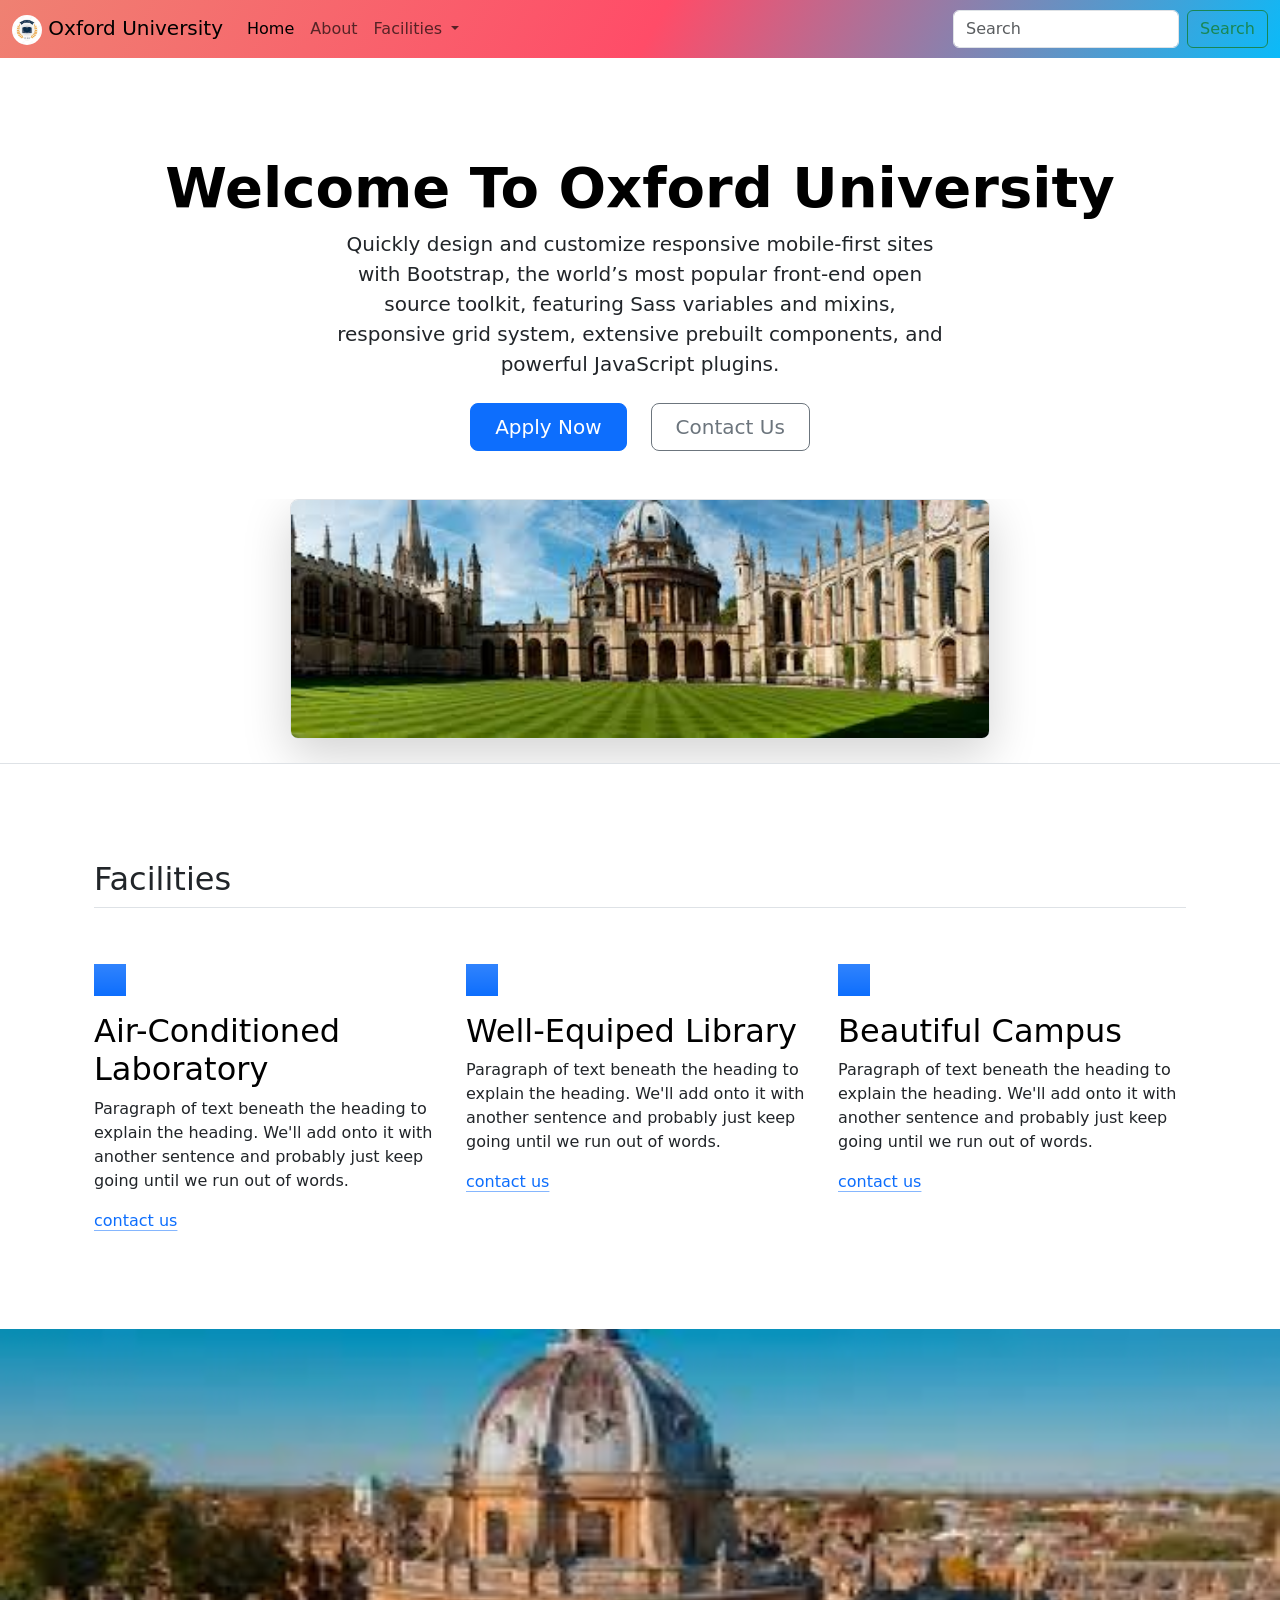
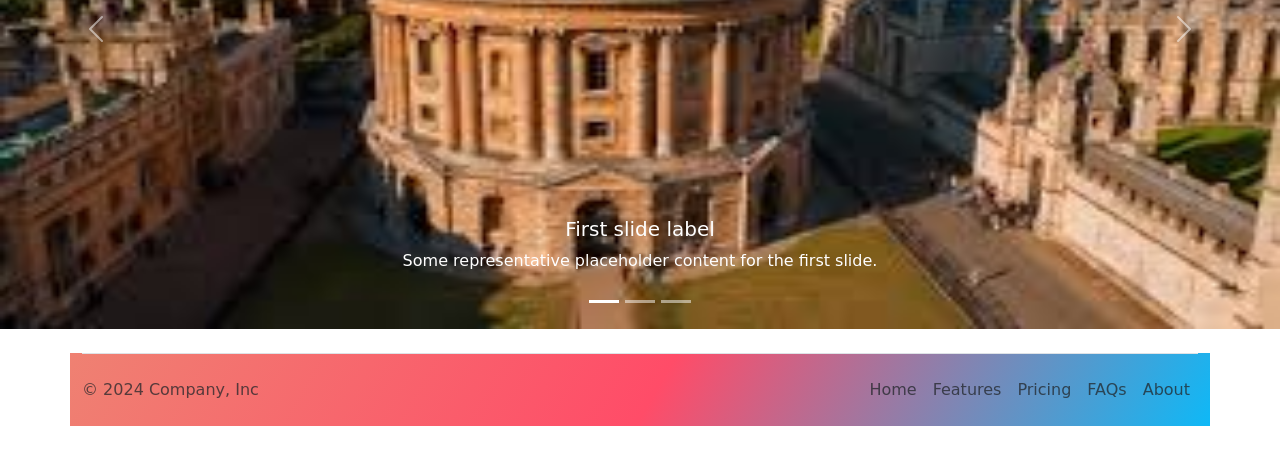
==== index.html @ 8c1f0e32 "coding" ====
<!DOCTYPE html>
<html lang="en">
<head>
    <meta charset="UTF-8">
    <meta name="viewport" content="width=device-width, initial-scale=1.0">
    <title>College Site</title>
    <link rel="stylesheet" href="style.css">
    <link href="https://cdn.jsdelivr.net/npm/bootstrap@5.3.3/dist/css/bootstrap.min.css" rel="stylesheet" integrity="sha384-QWTKZyjpPEjISv5WaRU9OFeRpok6YctnYmDr5pNlyT2bRjXh0JMhjY6hW+ALEwIH" crossorigin="anonymous">
    <style>
        .navbar{

            background: linear-gradient(300deg, #00bfff, #ff4c68, #ef8172);
            background-size: 100% 180%;
            animation: gradient-animation 2s infinite;
      }
      #logo{
        border-radius: 50%;
      }

      #footer{
        background: linear-gradient(300deg, #00bfff, #ff4c68, #ef8172);
        background-size: 100% 180%;
      }
    </style>
</head>
<body>
    <nav class="navbar navbar-expand-lg bg-body-tertiary">
        <div class="container-fluid">
          <a class="navbar-brand" href="#"><img id="logo" src="./images.jpg" alt="moveit brand icon" height="30"> Oxford University</a>
          
          <button class="navbar-toggler" type="button" data-bs-toggle="collapse" data-bs-target="#navbarSupportedContent" aria-controls="navbarSupportedContent" aria-expanded="false" aria-label="Toggle navigation">
            <span class="navbar-toggler-icon"></span>
          </button>
          <div class="collapse navbar-collapse" id="navbarSupportedContent">
            <ul class="navbar-nav me-auto mb-2 mb-lg-0">
              <li class="nav-item">
                <a class="nav-link active" aria-current="page" href="#">Home</a>
              </li>
              <li class="nav-item">
                <a class="nav-link" href="./index2.html">About</a>
              </li>
              <li class="nav-item dropdown">
                <a class="nav-link dropdown-toggle" href="#" role="button" data-bs-toggle="dropdown" aria-expanded="false">
                  Facilities
                </a>
                <ul class="dropdown-menu">
                  <li><a class="dropdown-item" href="#">Air Conditioned Laboratory</a></li>
                  <li><a class="dropdown-item" href="#">Well Equiped library </a></li>
                  <li><hr class="dropdown-divider"></li>
                  <li><a class="dropdown-item" href="#">Beautiful Campus</a></li>
                </ul>
              </li>
              <li class="nav-item">
                
              </li>
            </ul>
            <form class="d-flex" role="search">
              <input class="form-control me-2" type="search" placeholder="Search" aria-label="Search">
              <button class="btn btn-outline-success" type="submit">Search</button>
            </form>
          </div>
        </div>
      </nav>


      <div class="px-4 pt-5 my-5 text-center border-bottom">
        <h1 class="display-4 fw-bold text-body-emphasis">Welcome To Oxford University</h1>
        <div class="col-lg-6 mx-auto">
          <p class="lead mb-4">Quickly design and customize responsive mobile-first sites with Bootstrap, the world’s most popular front-end open source toolkit, featuring Sass variables and mixins, responsive grid system, extensive prebuilt components, and powerful JavaScript plugins.</p>
          <div class="d-grid gap-2 d-sm-flex justify-content-sm-center mb-5">
            <button type="button" class="btn btn-primary btn-lg px-4 me-sm-3">Apply Now</button>
            <button type="button" class="btn btn-outline-secondary btn-lg px-4">Contact Us</button>
          </div>
        </div>
        <div class="overflow-hidden" style="max-height: 30vh;">
          <div class="container px-5">
            <img src="images (1).jpg" class="img-fluid border rounded-3 shadow-lg mb-4" alt="Example image" width="700" height="500" loading="lazy">
          </div>
        </div>
      </div>


      <div class="container px-4 py-5" id="featured-3">
        <h2 class="pb-2 border-bottom">Facilities</h2>
        <div class="row g-4 py-5 row-cols-1 row-cols-lg-3">
          <div class="feature col">
            <div class="feature-icon d-inline-flex align-items-center justify-content-center text-bg-primary bg-gradient fs-2 mb-3">
              <svg class="bi" width="1em" height="1em"><use xlink:href="#collection"></use></svg>
            </div>
            <h3 class="fs-2 text-body-emphasis">Air-Conditioned Laboratory</h3>
            <p>Paragraph of text beneath the heading to explain the heading. We'll add onto it with another sentence and probably just keep going until we run out of words.</p>
            <a href="#" class="icon-link">
              contact us
              <svg class="bi"><use xlink:href="#chevron-right"></use></svg>
            </a>
          </div>
          <div class="feature col">
            <div class="feature-icon d-inline-flex align-items-center justify-content-center text-bg-primary bg-gradient fs-2 mb-3">
              <svg class="bi" width="1em" height="1em"><use xlink:href="#people-circle"></use></svg>
            </div>
            <h3 class="fs-2 text-body-emphasis">Well-Equiped Library</h3>
            <p>Paragraph of text beneath the heading to explain the heading. We'll add onto it with another sentence and probably just keep going until we run out of words.</p>
            <a href="#" class="icon-link">
              contact us
              <svg class="bi"><use xlink:href="#chevron-right"></use></svg>
            </a>
          </div>
          <div class="feature col">
            <div class="feature-icon d-inline-flex align-items-center justify-content-center text-bg-primary bg-gradient fs-2 mb-3">
              <svg class="bi" width="1em" height="1em"><use xlink:href="#toggles2"></use></svg>
            </div>
            <h3 class="fs-2 text-body-emphasis">Beautiful Campus</h3>
            <p>Paragraph of text beneath the heading to explain the heading. We'll add onto it with another sentence and probably just keep going until we run out of words.</p>
            <a href="#" class="icon-link">
              contact us
              <svg class="bi"><use xlink:href="#chevron-right"></use></svg>
            </a>
          </div>
        </div>
      </div>

    <section>
      <div id="carouselExampleCaptions" class="carousel slide">
        <div class="carousel-indicators">
          <button type="button" data-bs-target="#carouselExampleCaptions" data-bs-slide-to="0" class="active" aria-current="true" aria-label="Slide 1"></button>
          <button type="button" data-bs-target="#carouselExampleCaptions" data-bs-slide-to="1" aria-label="Slide 2"></button>
          <button type="button" data-bs-target="#carouselExampleCaptions" data-bs-slide-to="2" aria-label="Slide 3"></button>
        </div>
        <div class="carousel-inner">
          <div class="carousel-item active">
            <img src="images (2).jpg" height="600px" width="700px" class="d-block w-100" alt="oxferd">
            <div class="carousel-caption d-none d-md-block">
              <h5>First slide label</h5>
              <p>Some representative placeholder content for the first slide.</p>
            </div>
          </div>
          <div class="carousel-item">
            <img src="download (1).jpg" height="600px" width="1000px" class="d-block w-100" alt="oxferd">
            <div class="carousel-caption d-none d-md-block">
              <h5>Second slide label</h5>
              <p>Some representative placeholder content for the second slide.</p>
            </div>
          </div>
          <div class="carousel-item">
            <img src="download.jpg" height="600px" width="1000px" class="d-block w-100" alt="oxferd">
            <div class="carousel-caption d-none d-md-block">
              <h5>Third slide label</h5>
              <p>Some representative placeholder content for the third slide.</p>
            </div>
          </div>
        </div>
        <button class="carousel-control-prev" type="button" data-bs-target="#carouselExampleCaptions" data-bs-slide="prev">
          <span class="carousel-control-prev-icon" aria-hidden="true"></span>
          <span class="visually-hidden">Previous</span>
        </button>
        <button class="carousel-control-next" type="button" data-bs-target="#carouselExampleCaptions" data-bs-slide="next">
          <span class="carousel-control-next-icon" aria-hidden="true"></span>
          <span class="visually-hidden">Next</span>
        </button>
      </div>
    </section>



    <div class="container" id="footer">
      <footer class="d-flex flex-wrap justify-content-between align-items-center py-3 my-4 border-top">
        <p class="col-md-4 mb-0 text-body-secondary">© 2024 Company, Inc</p>
    
        <a href="/" class="col-md-4 d-flex align-items-center justify-content-center mb-3 mb-md-0 me-md-auto link-body-emphasis text-decoration-none">
          <svg class="bi me-2" width="40" height="32"><use xlink:href="#bootstrap"></use></svg>
        </a>
    
        <ul class="nav col-md-4 justify-content-end">
          <li class="nav-item"><a href="#" class="nav-link px-2 text-body-secondary">Home</a></li>
          <li class="nav-item"><a href="#" class="nav-link px-2 text-body-secondary">Features</a></li>
          <li class="nav-item"><a href="#" class="nav-link px-2 text-body-secondary">Pricing</a></li>
          <li class="nav-item"><a href="#" class="nav-link px-2 text-body-secondary">FAQs</a></li>
          <li class="nav-item"><a href="#" class="nav-link px-2 text-body-secondary">About</a></li>
        </ul>
      </footer>
    </div>

      <script src="https://cdn.jsdelivr.net/npm/bootstrap@5.3.3/dist/js/bootstrap.bundle.min.js" integrity="sha384-YvpcrYf0tY3lHB60NNkmXc5s9fDVZLESaAA55NDzOxhy9GkcIdslK1eN7N6jIeHz" crossorigin="anonymous"></script>
    </body>
</html>
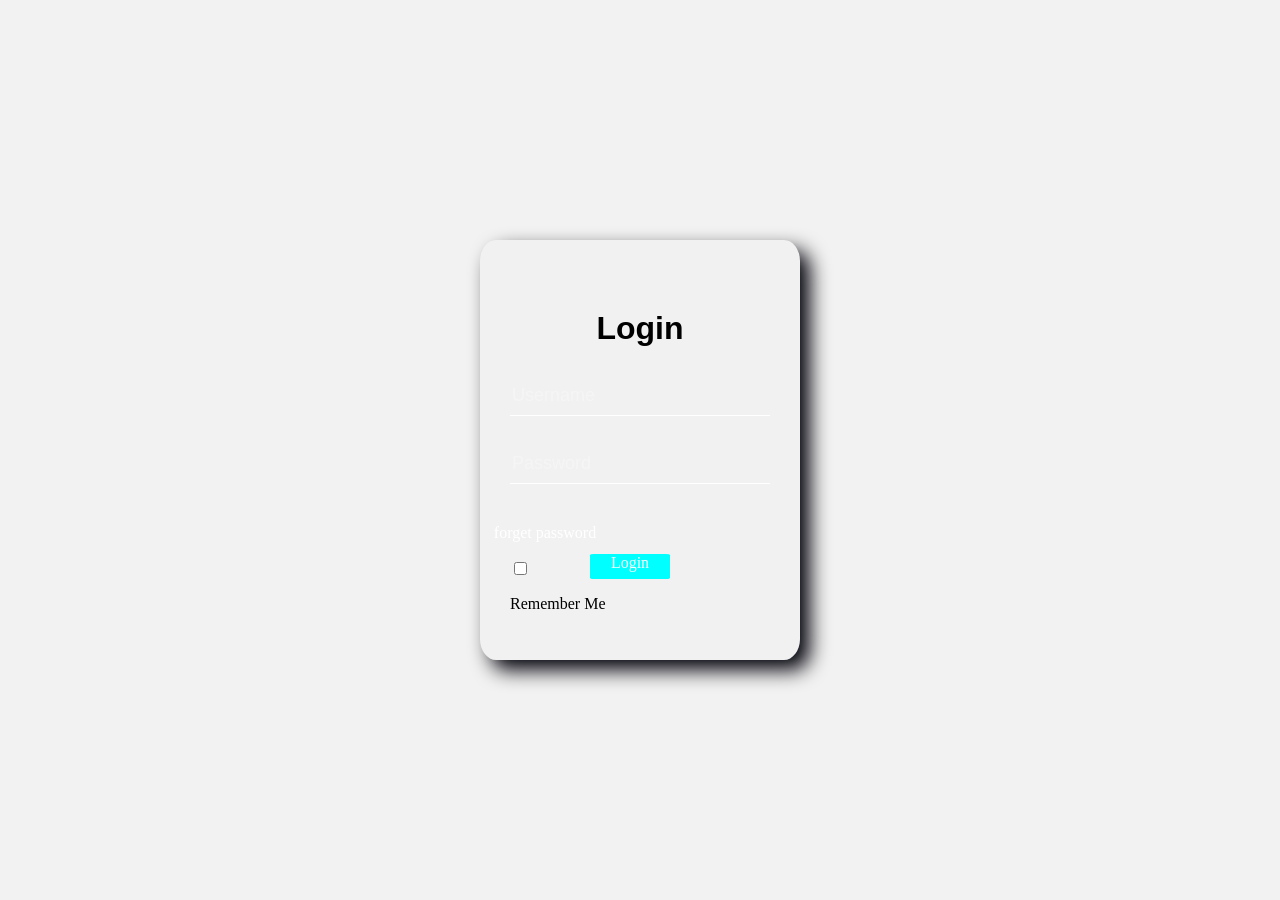
==== commit 7f1a149e: "Add files via upload" ====
--- a/index.html
+++ b/index.html
@@ -1,185 +1,23 @@
-<!DOCTYPE html>
-<html lang="en">
-<head>
-    <meta charset="UTF-8">
-    <meta name="viewport" content="width=device-width, initial-scale=1.0">
-    <title>College Site</title>
-    <link rel="stylesheet" href="style.css">
-    <link href="https://cdn.jsdelivr.net/npm/bootstrap@5.3.3/dist/css/bootstrap.min.css" rel="stylesheet" integrity="sha384-QWTKZyjpPEjISv5WaRU9OFeRpok6YctnYmDr5pNlyT2bRjXh0JMhjY6hW+ALEwIH" crossorigin="anonymous">
-    <style>
-        .navbar{
-
-            background: linear-gradient(300deg, #00bfff, #ff4c68, #ef8172);
-            background-size: 100% 180%;
-            animation: gradient-animation 2s infinite;
-      }
-      #logo{
-        border-radius: 50%;
-      }
-
-      #footer{
-        background: linear-gradient(300deg, #00bfff, #ff4c68, #ef8172);
-        background-size: 100% 180%;
-      }
-    </style>
-</head>
-<body>
-    <nav class="navbar navbar-expand-lg bg-body-tertiary">
-        <div class="container-fluid">
-          <a class="navbar-brand" href="#"><img id="logo" src="./images.jpg" alt="moveit brand icon" height="30"> Oxford University</a>
-          
-          <button class="navbar-toggler" type="button" data-bs-toggle="collapse" data-bs-target="#navbarSupportedContent" aria-controls="navbarSupportedContent" aria-expanded="false" aria-label="Toggle navigation">
-            <span class="navbar-toggler-icon"></span>
-          </button>
-          <div class="collapse navbar-collapse" id="navbarSupportedContent">
-            <ul class="navbar-nav me-auto mb-2 mb-lg-0">
-              <li class="nav-item">
-                <a class="nav-link active" aria-current="page" href="#">Home</a>
-              </li>
-              <li class="nav-item">
-                <a class="nav-link" href="./index2.html">About</a>
-              </li>
-              <li class="nav-item dropdown">
-                <a class="nav-link dropdown-toggle" href="#" role="button" data-bs-toggle="dropdown" aria-expanded="false">
-                  Facilities
-                </a>
-                <ul class="dropdown-menu">
-                  <li><a class="dropdown-item" href="#">Air Conditioned Laboratory</a></li>
-                  <li><a class="dropdown-item" href="#">Well Equiped library </a></li>
-                  <li><hr class="dropdown-divider"></li>
-                  <li><a class="dropdown-item" href="#">Beautiful Campus</a></li>
-                </ul>
-              </li>
-              <li class="nav-item">
-                
-              </li>
-            </ul>
-            <form class="d-flex" role="search">
-              <input class="form-control me-2" type="search" placeholder="Search" aria-label="Search">
-              <button class="btn btn-outline-success" type="submit">Search</button>
-            </form>
-          </div>
-        </div>
-      </nav>
-
-
-      <div class="px-4 pt-5 my-5 text-center border-bottom">
-        <h1 class="display-4 fw-bold text-body-emphasis">Welcome To Oxford University</h1>
-        <div class="col-lg-6 mx-auto">
-          <p class="lead mb-4">Quickly design and customize responsive mobile-first sites with Bootstrap, the world’s most popular front-end open source toolkit, featuring Sass variables and mixins, responsive grid system, extensive prebuilt components, and powerful JavaScript plugins.</p>
-          <div class="d-grid gap-2 d-sm-flex justify-content-sm-center mb-5">
-            <button type="button" class="btn btn-primary btn-lg px-4 me-sm-3">Apply Now</button>
-            <button type="button" class="btn btn-outline-secondary btn-lg px-4">Contact Us</button>
-          </div>
-        </div>
-        <div class="overflow-hidden" style="max-height: 30vh;">
-          <div class="container px-5">
-            <img src="images (1).jpg" class="img-fluid border rounded-3 shadow-lg mb-4" alt="Example image" width="700" height="500" loading="lazy">
-          </div>
-        </div>
-      </div>
-
-
-      <div class="container px-4 py-5" id="featured-3">
-        <h2 class="pb-2 border-bottom">Facilities</h2>
-        <div class="row g-4 py-5 row-cols-1 row-cols-lg-3">
-          <div class="feature col">
-            <div class="feature-icon d-inline-flex align-items-center justify-content-center text-bg-primary bg-gradient fs-2 mb-3">
-              <svg class="bi" width="1em" height="1em"><use xlink:href="#collection"></use></svg>
-            </div>
-            <h3 class="fs-2 text-body-emphasis">Air-Conditioned Laboratory</h3>
-            <p>Paragraph of text beneath the heading to explain the heading. We'll add onto it with another sentence and probably just keep going until we run out of words.</p>
-            <a href="#" class="icon-link">
-              contact us
-              <svg class="bi"><use xlink:href="#chevron-right"></use></svg>
-            </a>
-          </div>
-          <div class="feature col">
-            <div class="feature-icon d-inline-flex align-items-center justify-content-center text-bg-primary bg-gradient fs-2 mb-3">
-              <svg class="bi" width="1em" height="1em"><use xlink:href="#people-circle"></use></svg>
-            </div>
-            <h3 class="fs-2 text-body-emphasis">Well-Equiped Library</h3>
-            <p>Paragraph of text beneath the heading to explain the heading. We'll add onto it with another sentence and probably just keep going until we run out of words.</p>
-            <a href="#" class="icon-link">
-              contact us
-              <svg class="bi"><use xlink:href="#chevron-right"></use></svg>
-            </a>
-          </div>
-          <div class="feature col">
-            <div class="feature-icon d-inline-flex align-items-center justify-content-center text-bg-primary bg-gradient fs-2 mb-3">
-              <svg class="bi" width="1em" height="1em"><use xlink:href="#toggles2"></use></svg>
-            </div>
-            <h3 class="fs-2 text-body-emphasis">Beautiful Campus</h3>
-            <p>Paragraph of text beneath the heading to explain the heading. We'll add onto it with another sentence and probably just keep going until we run out of words.</p>
-            <a href="#" class="icon-link">
-              contact us
-              <svg class="bi"><use xlink:href="#chevron-right"></use></svg>
-            </a>
-          </div>
-        </div>
-      </div>
-
-    <section>
-      <div id="carouselExampleCaptions" class="carousel slide">
-        <div class="carousel-indicators">
-          <button type="button" data-bs-target="#carouselExampleCaptions" data-bs-slide-to="0" class="active" aria-current="true" aria-label="Slide 1"></button>
-          <button type="button" data-bs-target="#carouselExampleCaptions" data-bs-slide-to="1" aria-label="Slide 2"></button>
-          <button type="button" data-bs-target="#carouselExampleCaptions" data-bs-slide-to="2" aria-label="Slide 3"></button>
-        </div>
-        <div class="carousel-inner">
-          <div class="carousel-item active">
-            <img src="images (2).jpg" height="600px" width="700px" class="d-block w-100" alt="oxferd">
-            <div class="carousel-caption d-none d-md-block">
-              <h5>First slide label</h5>
-              <p>Some representative placeholder content for the first slide.</p>
-            </div>
-          </div>
-          <div class="carousel-item">
-            <img src="download (1).jpg" height="600px" width="1000px" class="d-block w-100" alt="oxferd">
-            <div class="carousel-caption d-none d-md-block">
-              <h5>Second slide label</h5>
-              <p>Some representative placeholder content for the second slide.</p>
-            </div>
-          </div>
-          <div class="carousel-item">
-            <img src="download.jpg" height="600px" width="1000px" class="d-block w-100" alt="oxferd">
-            <div class="carousel-caption d-none d-md-block">
-              <h5>Third slide label</h5>
-              <p>Some representative placeholder content for the third slide.</p>
-            </div>
-          </div>
-        </div>
-        <button class="carousel-control-prev" type="button" data-bs-target="#carouselExampleCaptions" data-bs-slide="prev">
-          <span class="carousel-control-prev-icon" aria-hidden="true"></span>
-          <span class="visually-hidden">Previous</span>
-        </button>
-        <button class="carousel-control-next" type="button" data-bs-target="#carouselExampleCaptions" data-bs-slide="next">
-          <span class="carousel-control-next-icon" aria-hidden="true"></span>
-          <span class="visually-hidden">Next</span>
-        </button>
-      </div>
-    </section>
-
-
-
-    <div class="container" id="footer">
-      <footer class="d-flex flex-wrap justify-content-between align-items-center py-3 my-4 border-top">
-        <p class="col-md-4 mb-0 text-body-secondary">© 2024 Company, Inc</p>
-    
-        <a href="/" class="col-md-4 d-flex align-items-center justify-content-center mb-3 mb-md-0 me-md-auto link-body-emphasis text-decoration-none">
-          <svg class="bi me-2" width="40" height="32"><use xlink:href="#bootstrap"></use></svg>
-        </a>
-    
-        <ul class="nav col-md-4 justify-content-end">
-          <li class="nav-item"><a href="#" class="nav-link px-2 text-body-secondary">Home</a></li>
-          <li class="nav-item"><a href="#" class="nav-link px-2 text-body-secondary">Features</a></li>
-          <li class="nav-item"><a href="#" class="nav-link px-2 text-body-secondary">Pricing</a></li>
-          <li class="nav-item"><a href="#" class="nav-link px-2 text-body-secondary">FAQs</a></li>
-          <li class="nav-item"><a href="#" class="nav-link px-2 text-body-secondary">About</a></li>
-        </ul>
-      </footer>
-    </div>
-
-      <script src="https://cdn.jsdelivr.net/npm/bootstrap@5.3.3/dist/js/bootstrap.bundle.min.js" integrity="sha384-YvpcrYf0tY3lHB60NNkmXc5s9fDVZLESaAA55NDzOxhy9GkcIdslK1eN7N6jIeHz" crossorigin="anonymous"></script>
-    </body>
+<!DOCTYPE html>
+<html>
+<head>
+    <link rel="stylesheet" type="text/css" href="styles.css">
+</head>
+<body>
+    <div class="login-box">
+        <h1>Login</h1>
+        <form action="#">
+            <div class="textbox">
+                <input type="text" placeholder="Username" required>
+            </div>
+            <div class="textbox">
+                <input class="password" type="password" placeholder="Password" required>
+            </div>
+            <div class="submit"><a id="submit" href="gamimg.html">Login</a></div>
+            <a class="forget" href="index.html">forget password</a>
+            <label><input id="checkbox" type="checkbox"></label>
+            <p class="remember">Remember Me</p>
+        </form>
+    </div>
+</body>
 </html>
--- a/styles.css
+++ b/styles.css
@@ -0,0 +1,124 @@
+body{
+    background-color: #f2f2f2;
+    background-image: url(game.jpg);
+    background-size: 100% 100%;
+    background-repeat: no-repeat;
+    background-attachment: fixed;
+
+}
+
+.login-box{
+    width: 320px;
+    height: 420px;
+    background: white;
+    color: black;
+    top: 50%;
+    left: 50%;
+    position: absolute;
+    transform: translate(-50%, -50%);
+    box-sizing: border-box;
+    padding: 70px 30px;
+    background-color: rgba(223, 143, 143, 0.01);
+    border-radius: 5%;
+    box-shadow: 10px 10px 20px rgba(0,1,10,10);
+}
+
+.login-box h1{
+    margin: 0;
+    padding: 0 0 20px;
+    color: black;
+    text-align: center;
+    font-weight: bolder;
+    font-family: arial,sans-serif;
+}
+
+.textbox{
+    width: 100%;
+    overflow: hidden;
+    font-size: 20px;
+    padding: 8px 0;
+    margin: 8px 0;
+    border-bottom: 1px solid white;
+    text-align: center;
+}
+
+.textbox:hover{
+    border-bottom: 1px dotted white;
+}
+
+.password{
+    margin-top: 20px;
+}
+
+.textbox input{
+    border: none;
+    outline: none;
+    background: none;
+    color: white;
+    font-size: 18px;
+    width: 100%;
+}
+
+.textbox input::placeholder{
+    padding: 8px 0;
+    color: whitesmoke;
+    font-size: 18px;
+}
+
+
+.login-box a{
+    text-decoration: none;
+    font-size: 16px;
+    color: #333;
+    margin: 15px 0;
+    text-align: center;
+    display: block;
+}
+
+.login-box a:hover{
+    color: #666;
+}
+
+.submit #submit{
+    margin-top: 70px;
+    margin-left: 80px;
+    text-align: center;
+}
+
+#submit{
+    background-color: aqua;
+    height: 25px;
+    width: 80px;
+    border-radius: 5%;
+    text-align: center;
+    font-family: "poppins";
+    color: white;
+}
+
+#submit:hover{
+    background-color: rgba(100, 100, 100,0.1);
+}
+
+.login-box .forget{
+    margin-top: -70px;
+    margin-left: -40px;
+    color: white;
+} 
+
+.forget{
+    width: 150px;
+    height: 20px;
+}
+
+.forget:hover{
+    color: black;
+}
+
+
+
+.forgot{
+    margin-top: -71px;
+    margin-left: 200px;
+
+}
+
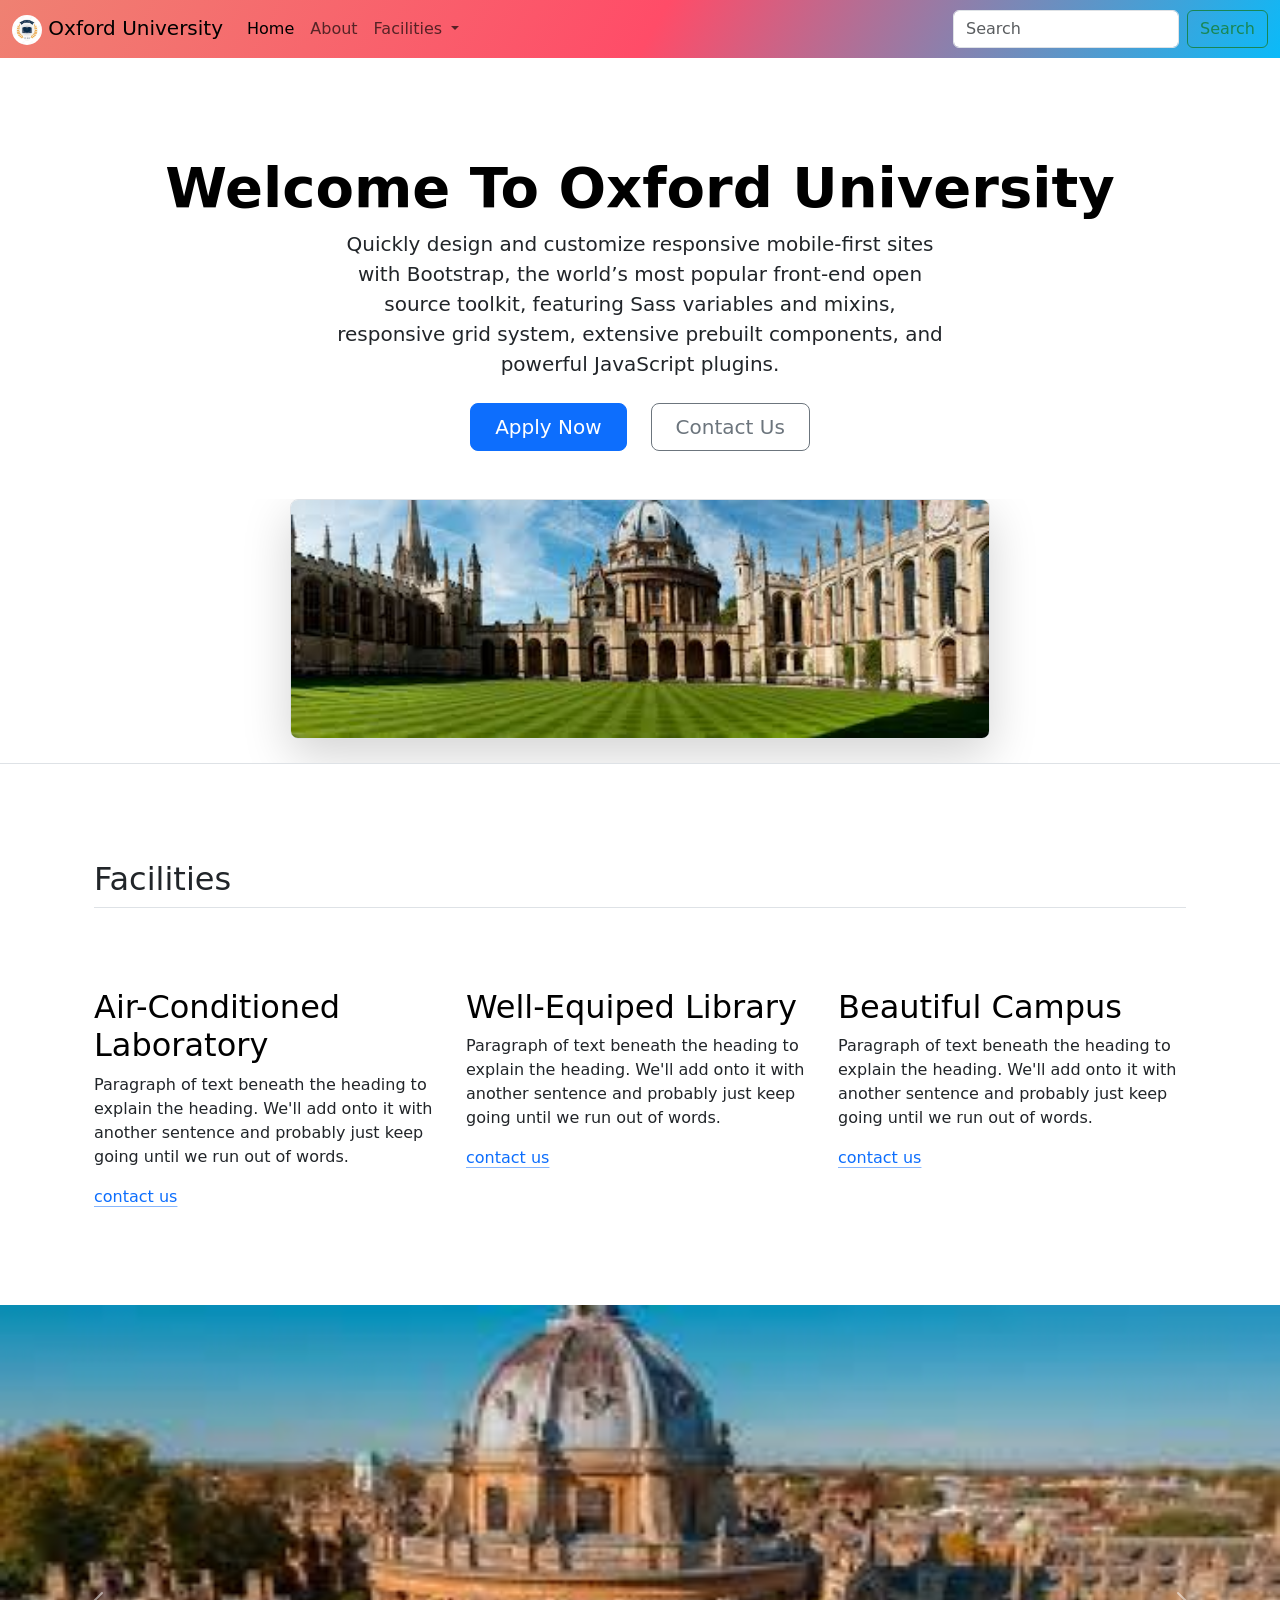
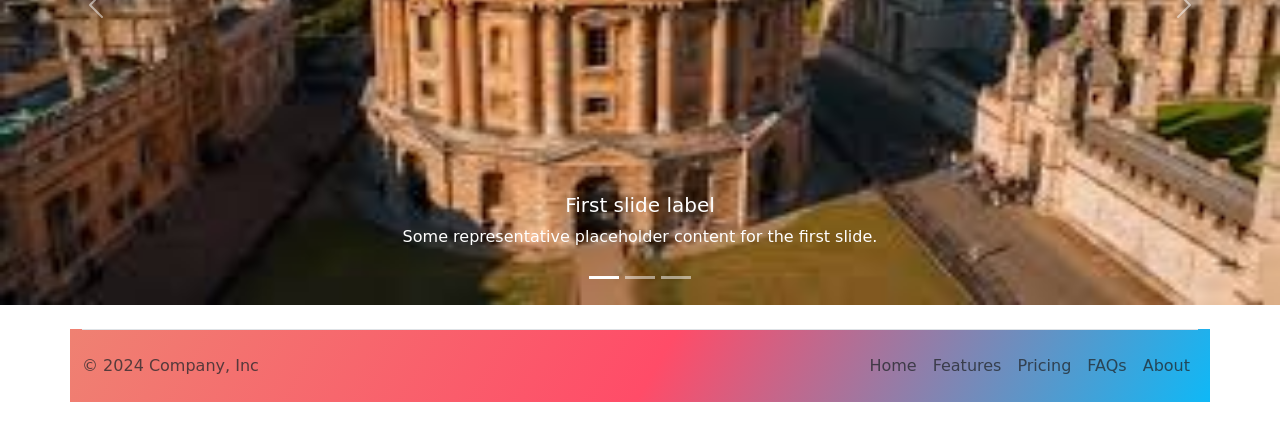
==== commit b35e5549: "Update index.html" ====
--- a/index.html
+++ b/index.html
@@ -1,23 +1,185 @@
 <!DOCTYPE html>
-<html>
+<html lang="en">
 <head>
-    <link rel="stylesheet" type="text/css" href="styles.css">
+    <meta charset="UTF-8">
+    <meta name="viewport" content="width=device-width, initial-scale=1.0">
+    <title>College Site</title>
+    <link rel="stylesheet" href="style.css">
+    <link href="https://cdn.jsdelivr.net/npm/bootstrap@5.3.3/dist/css/bootstrap.min.css" rel="stylesheet" integrity="sha384-QWTKZyjpPEjISv5WaRU9OFeRpok6YctnYmDr5pNlyT2bRjXh0JMhjY6hW+ALEwIH" crossorigin="anonymous">
+    <style>
+        .navbar{
+
+            background: linear-gradient(300deg, #00bfff, #ff4c68, #ef8172);
+            background-size: 100% 180%;
+            animation: gradient-animation 2s infinite;
+      }
+      #logo{
+        border-radius: 50%;
+      }
+
+      #footer{
+        background: linear-gradient(300deg, #00bfff, #ff4c68, #ef8172);
+        background-size: 100% 180%;
+      }
+    </style>
 </head>
 <body>
-    <div class="login-box">
-        <h1>Login</h1>
-        <form action="#">
-            <div class="textbox">
-                <input type="text" placeholder="Username" required>
+    <nav class="navbar navbar-expand-lg bg-body-tertiary">
+        <div class="container-fluid">
+          <a class="navbar-brand" href="#"><img id="logo" src="./images.jpg" alt="moveit brand icon" height="30"> Oxford University</a>
+          
+          <button class="navbar-toggler" type="button" data-bs-toggle="collapse" data-bs-target="#navbarSupportedContent" aria-controls="navbarSupportedContent" aria-expanded="false" aria-label="Toggle navigation">
+            <span class="navbar-toggler-icon"></span>
+          </button>
+          <div class="collapse navbar-collapse" id="navbarSupportedContent">
+            <ul class="navbar-nav me-auto mb-2 mb-lg-0">
+              <li class="nav-item">
+                <a class="nav-link active" aria-current="page" href="#">Home</a>
+              </li>
+              <li class="nav-item">
+                <a class="nav-link" href="./index2.html">About</a>
+              </li>
+              <li class="nav-item dropdown">
+                <a class="nav-link dropdown-toggle" href="#" role="button" data-bs-toggle="dropdown" aria-expanded="false">
+                  Facilities
+                </a>
+                <ul class="dropdown-menu">
+                  <li><a class="dropdown-item" href="#">Air Conditioned Laboratory</a></li>
+                  <li><a class="dropdown-item" href="#">Well Equiped library </a></li>
+                  <li><hr class="dropdown-divider"></li>
+                  <li><a class="dropdown-item" href="#">Beautiful Campus</a></li>
+                </ul>
+              </li>
+              <li class="nav-item">
+                
+              </li>
+            </ul>
+            <form class="d-flex" role="search">
+              <input class="form-control me-2" type="search" placeholder="Search" aria-label="Search">
+              <button class="btn btn-outline-success" type="submit">Search</button>
+            </form>
+          </div>
+        </div>
+      </nav>
+
+
+      <div class="px-4 pt-5 my-5 text-center border-bottom">
+        <h1 class="display-4 fw-bold text-body-emphasis">Welcome To Oxford University</h1>
+        <div class="col-lg-6 mx-auto">
+          <p class="lead mb-4">Quickly design and customize responsive mobile-first sites with Bootstrap, the world’s most popular front-end open source toolkit, featuring Sass variables and mixins, responsive grid system, extensive prebuilt components, and powerful JavaScript plugins.</p>
+          <div class="d-grid gap-2 d-sm-flex justify-content-sm-center mb-5">
+            <button type="button" onclick="location.href='about.html'" class="btn btn-primary btn-lg px-4 me-sm-3">Apply Now</button>
+            <button type="button" class="btn btn-outline-secondary btn-lg px-4">Contact Us</button>
+          </div>
+        </div>
+        <div class="overflow-hidden" style="max-height: 30vh;">
+          <div class="container px-5">
+            <img src="images (1).jpg" class="img-fluid border rounded-3 shadow-lg mb-4" alt="Example image" width="700" height="500" loading="lazy">
+          </div>
+        </div>
+      </div>
+
+
+      <div class="container px-4 py-5" id="featured-3">
+        <h2 class="pb-2 border-bottom">Facilities</h2>
+        <div class="row g-4 py-5 row-cols-1 row-cols-lg-3">
+          <div class="feature col">
+            <div class="feature-icon d-inline-flex align-items-center justify-content-center text-bg-primary bg-gradient fs-2 mb-3">
+              
             </div>
-            <div class="textbox">
-                <input class="password" type="password" placeholder="Password" required>
+            <h3 class="fs-2 text-body-emphasis">Air-Conditioned Laboratory</h3>
+            <p>Paragraph of text beneath the heading to explain the heading. We'll add onto it with another sentence and probably just keep going until we run out of words.</p>
+            <a href="#" class="icon-link">
+              contact us
+              
+            </a>
+          </div>
+          <div class="feature col">
+            <div class="feature-icon d-inline-flex align-items-center justify-content-center text-bg-primary bg-gradient fs-2 mb-3">
+              
             </div>
-            <div class="submit"><a id="submit" href="gamimg.html">Login</a></div>
-            <a class="forget" href="index.html">forget password</a>
-            <label><input id="checkbox" type="checkbox"></label>
-            <p class="remember">Remember Me</p>
-        </form>
+            <h3 class="fs-2 text-body-emphasis">Well-Equiped Library</h3>
+            <p>Paragraph of text beneath the heading to explain the heading. We'll add onto it with another sentence and probably just keep going until we run out of words.</p>
+            <a href="#" class="icon-link">
+              contact us
+              
+            </a>
+          </div>
+          <div class="feature col">
+            <div class="feature-icon d-inline-flex align-items-center justify-content-center text-bg-primary bg-gradient fs-2 mb-3">
+              
+            </div>
+            <h3 class="fs-2 text-body-emphasis">Beautiful Campus</h3>
+            <p>Paragraph of text beneath the heading to explain the heading. We'll add onto it with another sentence and probably just keep going until we run out of words.</p>
+            <a href="#" class="icon-link">
+              contact us
+             
+            </a>
+          </div>
+        </div>
+      </div>
+
+    <section>
+      <div id="carouselExampleCaptions" class="carousel slide">
+        <div class="carousel-indicators">
+          <button type="button" data-bs-target="#carouselExampleCaptions" data-bs-slide-to="0" class="active" aria-current="true" aria-label="Slide 1"></button>
+          <button type="button" data-bs-target="#carouselExampleCaptions" data-bs-slide-to="1" aria-label="Slide 2"></button>
+          <button type="button" data-bs-target="#carouselExampleCaptions" data-bs-slide-to="2" aria-label="Slide 3"></button>
+        </div>
+        <div class="carousel-inner">
+          <div class="carousel-item active">
+            <img src="images (2).jpg" height="600px" width="700px" class="d-block w-100" alt="oxferd">
+            <div class="carousel-caption d-none d-md-block">
+              <h5>First slide label</h5>
+              <p>Some representative placeholder content for the first slide.</p>
+            </div>
+          </div>
+          <div class="carousel-item">
+            <img src="download (1).jpg" height="600px" width="1000px" class="d-block w-100" alt="oxferd">
+            <div class="carousel-caption d-none d-md-block">
+              <h5>Second slide label</h5>
+              <p>Some representative placeholder content for the second slide.</p>
+            </div>
+          </div>
+          <div class="carousel-item">
+            <img src="download.jpg" height="600px" width="1000px" class="d-block w-100" alt="oxferd">
+            <div class="carousel-caption d-none d-md-block">
+              <h5>Third slide label</h5>
+              <p>Some representative placeholder content for the third slide.</p>
+            </div>
+          </div>
+        </div>
+        <button class="carousel-control-prev" type="button" data-bs-target="#carouselExampleCaptions" data-bs-slide="prev">
+          <span class="carousel-control-prev-icon" aria-hidden="true"></span>
+          <span class="visually-hidden">Previous</span>
+        </button>
+        <button class="carousel-control-next" type="button" data-bs-target="#carouselExampleCaptions" data-bs-slide="next">
+          <span class="carousel-control-next-icon" aria-hidden="true"></span>
+          <span class="visually-hidden">Next</span>
+        </button>
+      </div>
+    </section>
+
+
+
+    <div class="container" id="footer">
+      <footer class="d-flex flex-wrap justify-content-between align-items-center py-3 my-4 border-top">
+        <p class="col-md-4 mb-0 text-body-secondary">© 2024 Company, Inc</p>
+    
+        <a href="/" class="col-md-4 d-flex align-items-center justify-content-center mb-3 mb-md-0 me-md-auto link-body-emphasis text-decoration-none">
+          <svg class="bi me-2" width="40" height="32"><use xlink:href="#bootstrap"></use></svg>
+        </a>
+    
+        <ul class="nav col-md-4 justify-content-end">
+          <li class="nav-item"><a href="#" class="nav-link px-2 text-body-secondary">Home</a></li>
+          <li class="nav-item"><a href="#" class="nav-link px-2 text-body-secondary">Features</a></li>
+          <li class="nav-item"><a href="#" class="nav-link px-2 text-body-secondary">Pricing</a></li>
+          <li class="nav-item"><a href="#" class="nav-link px-2 text-body-secondary">FAQs</a></li>
+          <li class="nav-item"><a href="#" class="nav-link px-2 text-body-secondary">About</a></li>
+        </ul>
+      </footer>
     </div>
-</body>
-</html>+
+      <script src="https://cdn.jsdelivr.net/npm/bootstrap@5.3.3/dist/js/bootstrap.bundle.min.js" integrity="sha384-YvpcrYf0tY3lHB60NNkmXc5s9fDVZLESaAA55NDzOxhy9GkcIdslK1eN7N6jIeHz" crossorigin="anonymous"></script>
+    </body>
+</html>
